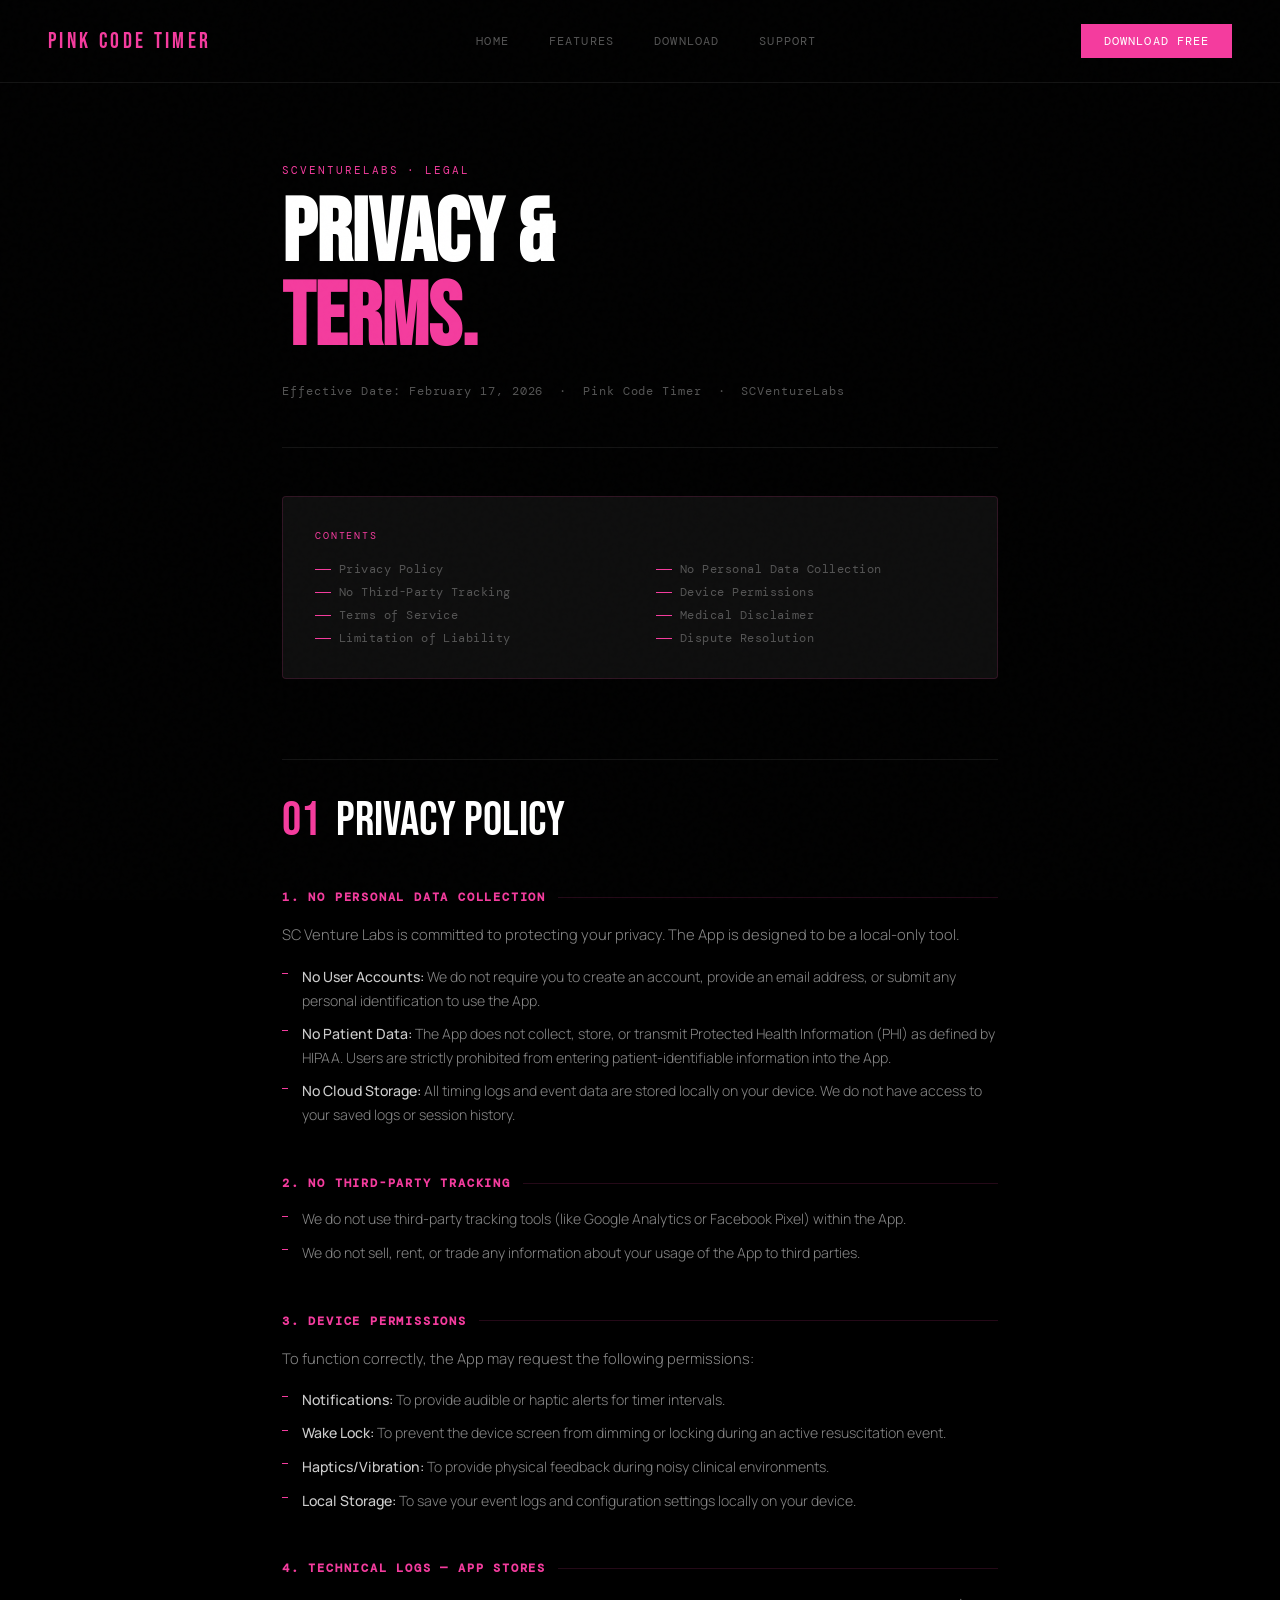
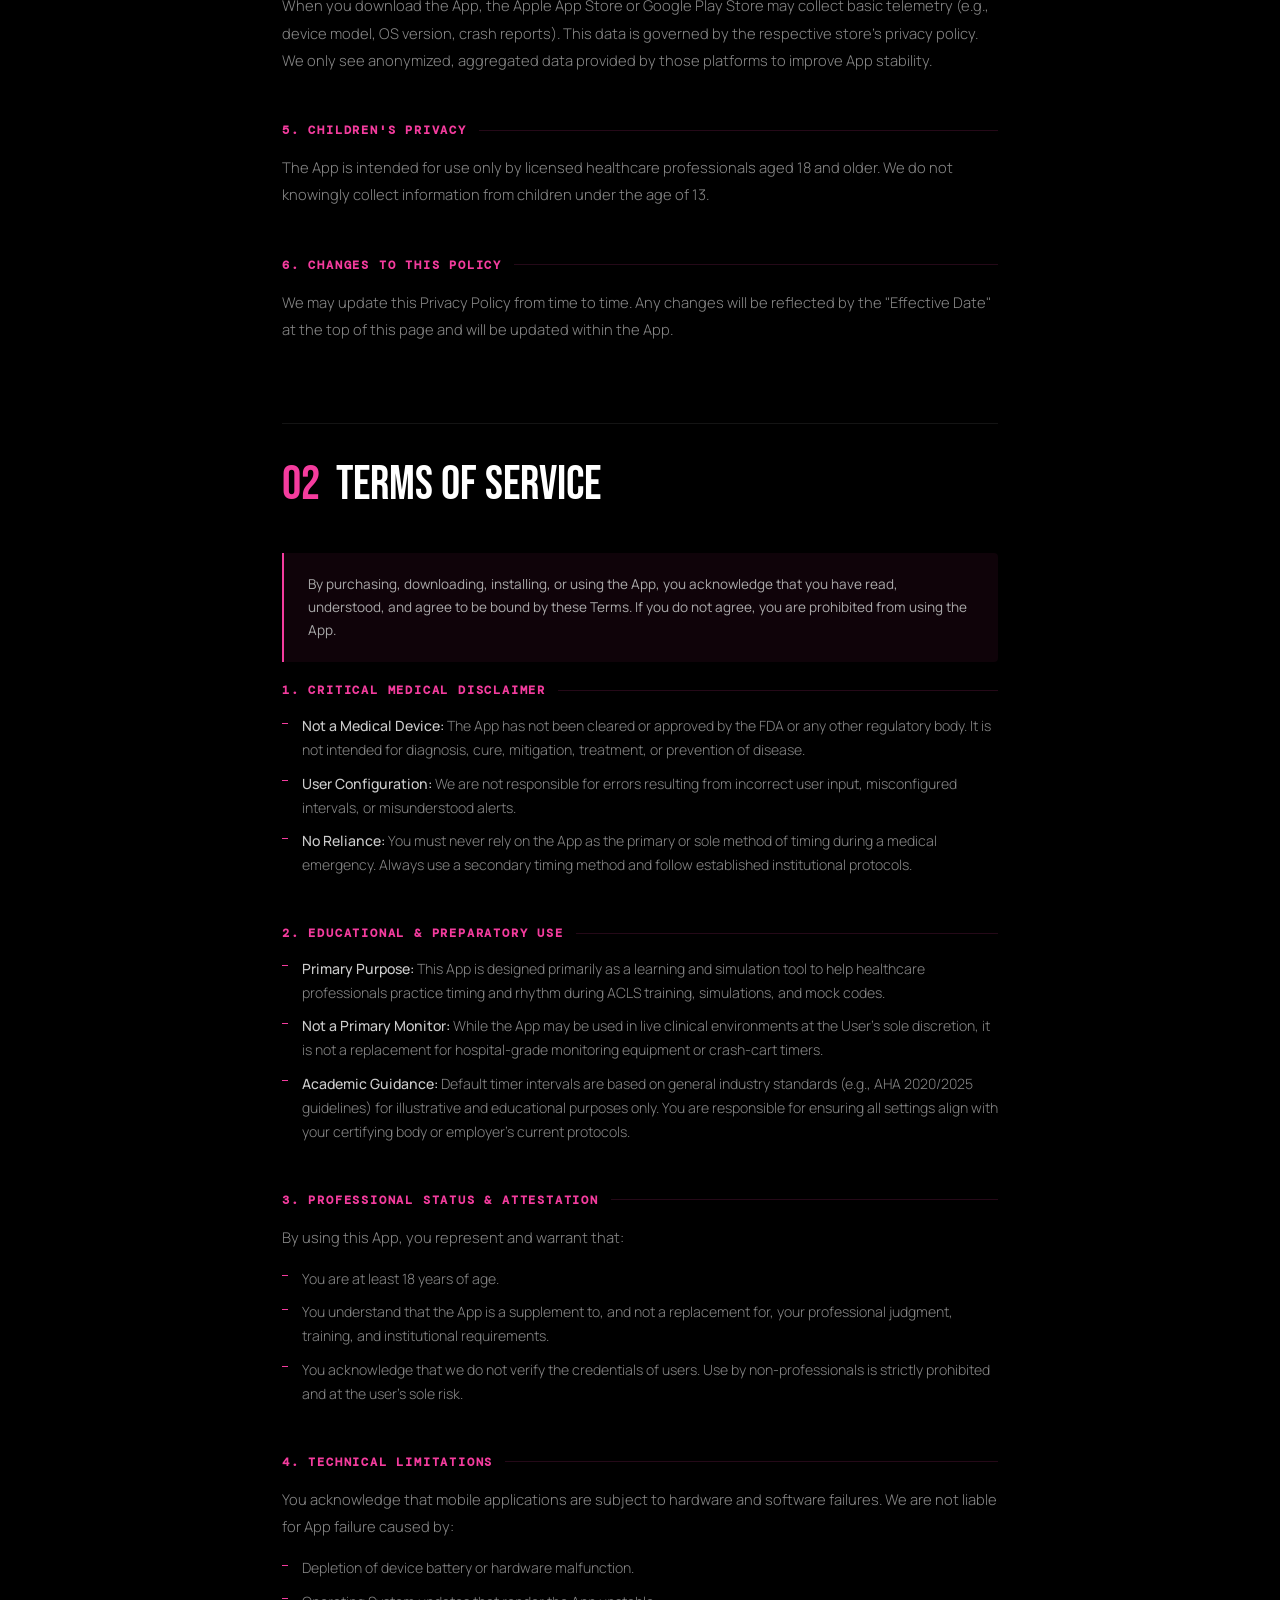
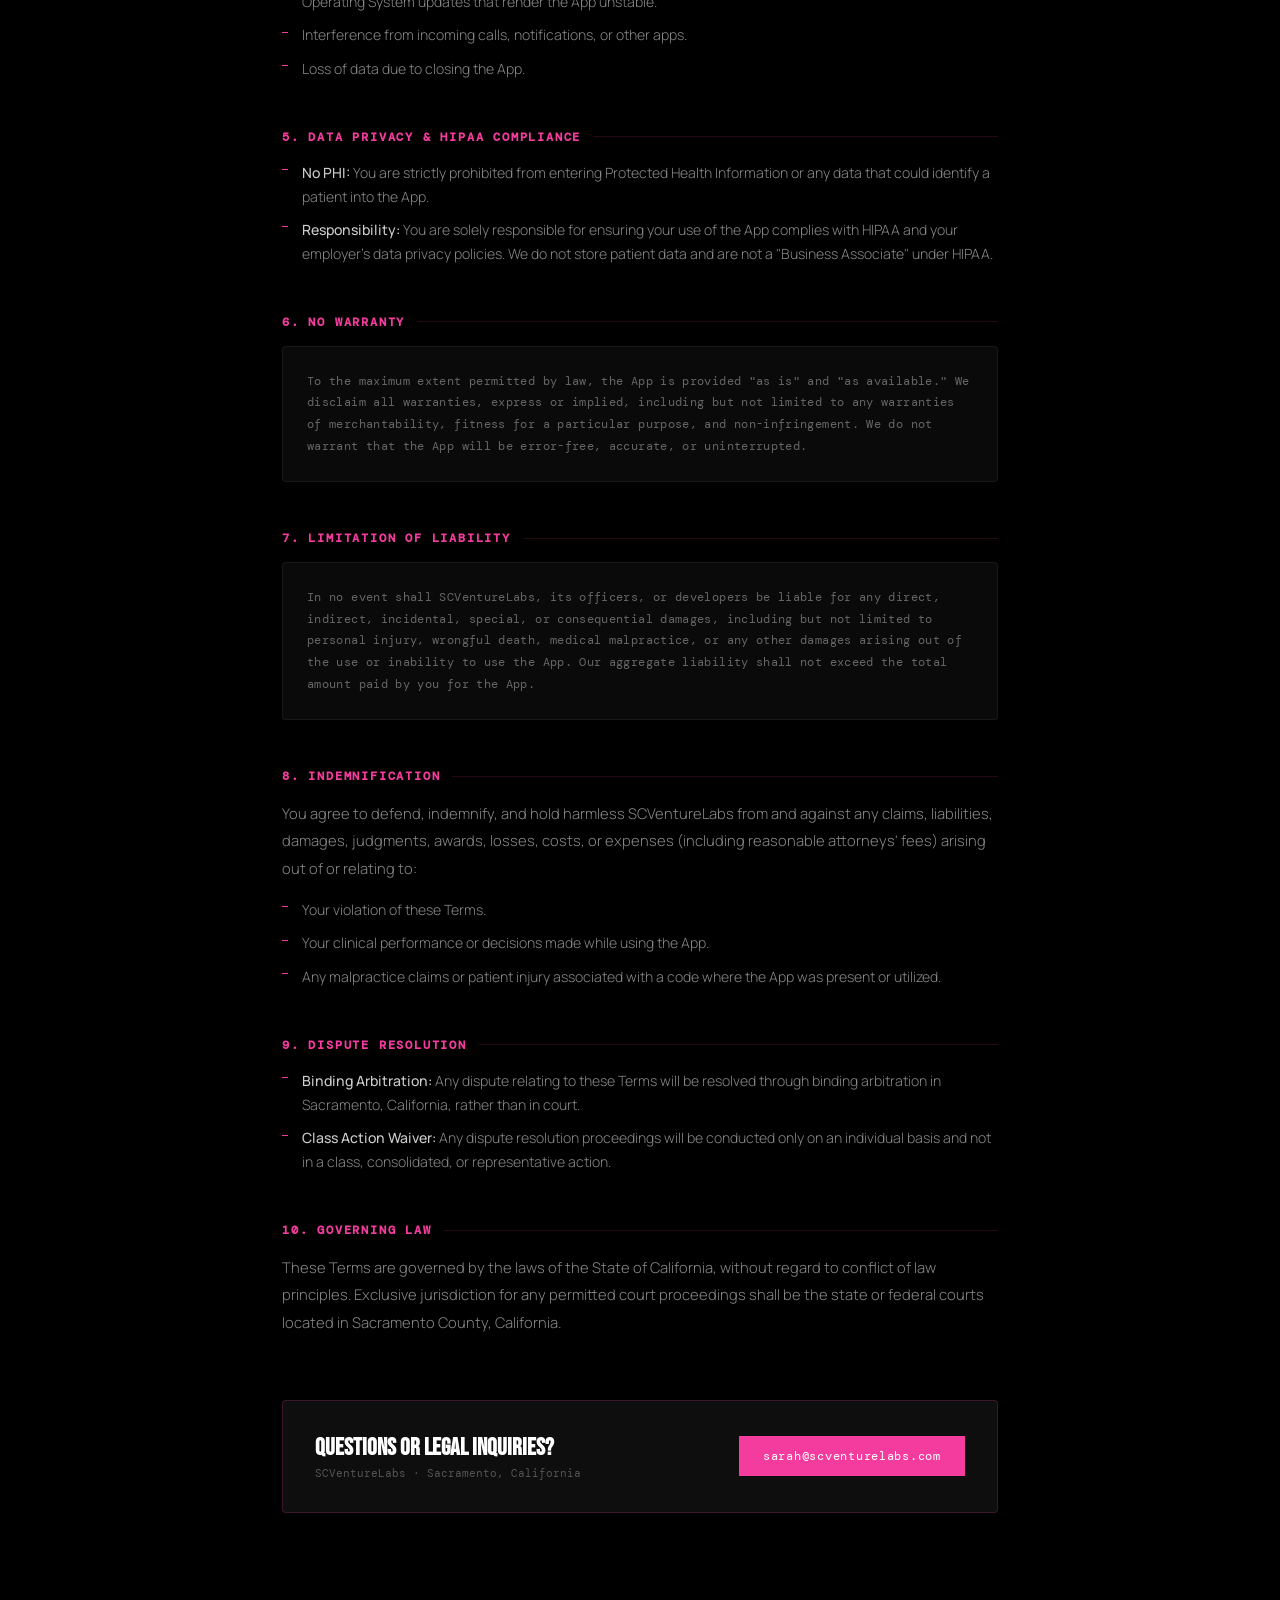
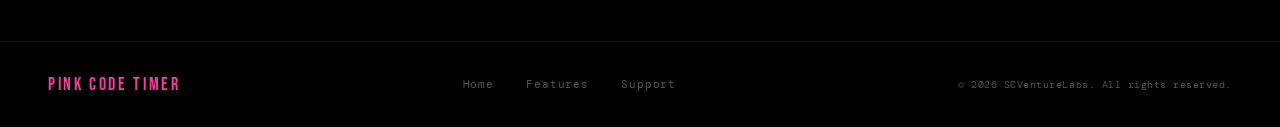
==== privacy.html @ d975461e "Initial commit" ====
<!DOCTYPE html>
<html lang="en">
<head>
  <meta charset="UTF-8"/>
  <meta name="viewport" content="width=device-width, initial-scale=1.0"/>
  <title>Privacy Policy & Terms of Service — Pink Code Timer</title>
  <meta name="description" content="Privacy Policy and Terms of Service for Pink Code Timer by SCVentureLabs."/>
  <link rel="canonical" href="https://www.scventurelabs.com/privacy.html"/>
  <link rel="stylesheet" href="style.css"/>
  <link href="https://fonts.googleapis.com/css2?family=Bebas+Neue&family=DM+Mono:wght@400;500&family=Manrope:wght@300;400;500;700&display=swap" rel="stylesheet"/>
  <style>
    .legal-wrap {
      max-width: 780px;
      margin: 0 auto;
      padding: 5rem 2rem 8rem;
    }
    .legal-eyebrow {
      font-family: 'DM Mono', monospace;
      font-size: 0.68rem;
      letter-spacing: 0.18em;
      text-transform: uppercase;
      color: #f43c9e;
      margin-bottom: 1rem;
    }
    .legal-hero-title {
      font-family: 'Bebas Neue', sans-serif;
      font-size: clamp(3rem, 7vw, 5.5rem);
      line-height: 0.95;
      margin-bottom: 1.5rem;
    }
    .legal-hero-title span { color: #f43c9e; }
    .legal-date {
      font-family: 'DM Mono', monospace;
      font-size: 0.72rem;
      color: #555;
      letter-spacing: 0.08em;
      margin-bottom: 3rem;
      padding-bottom: 3rem;
      border-bottom: 1px solid rgba(255,255,255,0.08);
    }
    .legal-toc {
      background: #0e0e0e;
      border: 1px solid rgba(244,60,158,0.15);
      border-radius: 4px;
      padding: 2rem;
      margin-bottom: 4rem;
    }
    .legal-toc-title {
      font-family: 'DM Mono', monospace;
      font-size: 0.65rem;
      letter-spacing: 0.18em;
      text-transform: uppercase;
      color: #f43c9e;
      margin-bottom: 1.25rem;
    }
    .legal-toc-list {
      display: grid;
      grid-template-columns: 1fr 1fr;
      gap: 0.5rem 2rem;
      list-style: none;
    }
    .legal-toc-list li a {
      font-family: 'DM Mono', monospace;
      font-size: 0.72rem;
      color: #555;
      letter-spacing: 0.04em;
      transition: color 0.2s;
      display: flex;
      align-items: center;
      gap: 0.5rem;
    }
    .legal-toc-list li a::before {
      content: '';
      display: block;
      width: 16px;
      height: 1px;
      background: #f43c9e;
      flex-shrink: 0;
    }
    .legal-toc-list li a:hover { color: #fff; }
    .legal-section-divider {
      font-family: 'Bebas Neue', sans-serif;
      font-size: clamp(2rem, 4vw, 3rem);
      color: #fff;
      margin: 5rem 0 2.5rem;
      padding-top: 2rem;
      border-top: 1px solid rgba(255,255,255,0.08);
      display: flex;
      align-items: center;
      gap: 1rem;
    }
    .legal-section-divider span { color: #f43c9e; }
    .legal-section {
      margin-bottom: 3rem;
    }
    .legal-section h3 {
      font-family: 'DM Mono', monospace;
      font-size: 0.75rem;
      letter-spacing: 0.15em;
      text-transform: uppercase;
      color: #f43c9e;
      margin-bottom: 1rem;
      display: flex;
      align-items: center;
      gap: 0.75rem;
    }
    .legal-section h3::after {
      content: '';
      flex: 1;
      height: 1px;
      background: rgba(244,60,158,0.15);
    }
    .legal-section p {
      font-size: 0.92rem;
      color: #888;
      line-height: 1.85;
      font-weight: 300;
      margin-bottom: 1rem;
    }
    .legal-section ul {
      list-style: none;
      display: flex;
      flex-direction: column;
      gap: 0.6rem;
      margin-bottom: 1rem;
    }
    .legal-section ul li {
      font-size: 0.88rem;
      color: #888;
      line-height: 1.7;
      font-weight: 300;
      padding-left: 1.25rem;
      position: relative;
    }
    .legal-section ul li::before {
      content: '';
      position: absolute;
      left: 0;
      top: 0.6em;
      width: 6px;
      height: 1px;
      background: #f43c9e;
    }
    .legal-section ul li strong {
      color: #ccc;
      font-weight: 500;
    }
    .legal-warning {
      background: rgba(244,60,158,0.06);
      border-left: 2px solid #f43c9e;
      padding: 1.25rem 1.5rem;
      margin-bottom: 1.25rem;
      border-radius: 0 4px 4px 0;
    }
    .legal-warning p {
      font-size: 0.85rem;
      color: #aaa;
      margin: 0;
      line-height: 1.7;
    }
    .legal-allcaps {
      font-family: 'DM Mono', monospace;
      font-size: 0.75rem;
      color: #666;
      line-height: 1.8;
      letter-spacing: 0.03em;
      background: #0a0a0a;
      border: 1px solid rgba(255,255,255,0.06);
      padding: 1.5rem;
      border-radius: 4px;
      margin-bottom: 1rem;
    }
    .legal-contact-box {
      background: #0e0e0e;
      border: 1px solid rgba(244,60,158,0.2);
      border-radius: 4px;
      padding: 2rem;
      display: flex;
      align-items: center;
      justify-content: space-between;
      margin-top: 4rem;
      gap: 2rem;
      flex-wrap: wrap;
    }
    .legal-contact-box h4 {
      font-family: 'Bebas Neue', sans-serif;
      font-size: 1.5rem;
      margin-bottom: 0.25rem;
    }
    .legal-contact-box p {
      font-family: 'DM Mono', monospace;
      font-size: 0.7rem;
      color: #555;
      margin: 0;
    }
    .legal-contact-link {
      font-family: 'DM Mono', monospace;
      font-size: 0.78rem;
      background: #f43c9e;
      color: #fff;
      padding: 0.75rem 1.5rem;
      letter-spacing: 0.06em;
      white-space: nowrap;
      transition: opacity 0.2s;
    }
    .legal-contact-link:hover { opacity: 0.85; }
    @media (max-width: 600px) {
      .legal-toc-list { grid-template-columns: 1fr; }
    }
  </style>
</head>
<body>

  <!-- NAV -->
  <nav class="nav">
    <a href="index.html" class="nav-logo">Pink Code Timer</a>
    <div class="nav-links">
      <a href="index.html">Home</a>
      <a href="index.html#features">Features</a>
      <a href="index.html#download">Download</a>
      <a href="mailto:sarah@scventurelabs.com">Support</a>
    </div>
    <a href="index.html#download" class="nav-cta">Download Free</a>
  </nav>

  <div class="legal-wrap">

    <!-- HEADER -->
    <div class="legal-eyebrow">SCVentureLabs · Legal</div>
    <h1 class="legal-hero-title">Privacy &<br><span>Terms.</span></h1>
    <div class="legal-date">Effective Date: February 17, 2026 &nbsp;·&nbsp; Pink Code Timer &nbsp;·&nbsp; SCVentureLabs</div>

    <!-- TABLE OF CONTENTS -->
    <div class="legal-toc">
      <div class="legal-toc-title">Contents</div>
      <ul class="legal-toc-list">
        <li><a href="#privacy">Privacy Policy</a></li>
        <li><a href="#no-data">No Personal Data Collection</a></li>
        <li><a href="#no-tracking">No Third-Party Tracking</a></li>
        <li><a href="#permissions">Device Permissions</a></li>
        <li><a href="#tos">Terms of Service</a></li>
        <li><a href="#disclaimer">Medical Disclaimer</a></li>
        <li><a href="#liability">Limitation of Liability</a></li>
        <li><a href="#dispute">Dispute Resolution</a></li>
      </ul>
    </div>

    <!-- ── PRIVACY POLICY ── -->
    <div id="privacy" class="legal-section-divider">
      <span>01</span> Privacy Policy
    </div>

    <div id="no-data" class="legal-section">
      <h3>1. No Personal Data Collection</h3>
      <p>SC Venture Labs is committed to protecting your privacy. The App is designed to be a local-only tool.</p>
      <ul>
        <li><strong>No User Accounts:</strong> We do not require you to create an account, provide an email address, or submit any personal identification to use the App.</li>
        <li><strong>No Patient Data:</strong> The App does not collect, store, or transmit Protected Health Information (PHI) as defined by HIPAA. Users are strictly prohibited from entering patient-identifiable information into the App.</li>
        <li><strong>No Cloud Storage:</strong> All timing logs and event data are stored locally on your device. We do not have access to your saved logs or session history.</li>
      </ul>
    </div>

    <div id="no-tracking" class="legal-section">
      <h3>2. No Third-Party Tracking</h3>
      <ul>
        <li>We do not use third-party tracking tools (like Google Analytics or Facebook Pixel) within the App.</li>
        <li>We do not sell, rent, or trade any information about your usage of the App to third parties.</li>
      </ul>
    </div>

    <div id="permissions" class="legal-section">
      <h3>3. Device Permissions</h3>
      <p>To function correctly, the App may request the following permissions:</p>
      <ul>
        <li><strong>Notifications:</strong> To provide audible or haptic alerts for timer intervals.</li>
        <li><strong>Wake Lock:</strong> To prevent the device screen from dimming or locking during an active resuscitation event.</li>
        <li><strong>Haptics/Vibration:</strong> To provide physical feedback during noisy clinical environments.</li>
        <li><strong>Local Storage:</strong> To save your event logs and configuration settings locally on your device.</li>
      </ul>
    </div>

    <div class="legal-section">
      <h3>4. Technical Logs — App Stores</h3>
      <p>When you download the App, the Apple App Store or Google Play Store may collect basic telemetry (e.g., device model, OS version, crash reports). This data is governed by the respective store's privacy policy. We only see anonymized, aggregated data provided by those platforms to improve App stability.</p>
    </div>

    <div class="legal-section">
      <h3>5. Children's Privacy</h3>
      <p>The App is intended for use only by licensed healthcare professionals aged 18 and older. We do not knowingly collect information from children under the age of 13.</p>
    </div>

    <div class="legal-section">
      <h3>6. Changes to This Policy</h3>
      <p>We may update this Privacy Policy from time to time. Any changes will be reflected by the "Effective Date" at the top of this page and will be updated within the App.</p>
    </div>

    <!-- ── TERMS OF SERVICE ── -->
    <div id="tos" class="legal-section-divider">
      <span>02</span> Terms of Service
    </div>

    <div class="legal-warning">
      <p>By purchasing, downloading, installing, or using the App, you acknowledge that you have read, understood, and agree to be bound by these Terms. If you do not agree, you are prohibited from using the App.</p>
    </div>

    <div id="disclaimer" class="legal-section">
      <h3>1. Critical Medical Disclaimer</h3>
      <ul>
        <li><strong>Not a Medical Device:</strong> The App has not been cleared or approved by the FDA or any other regulatory body. It is not intended for diagnosis, cure, mitigation, treatment, or prevention of disease.</li>
        <li><strong>User Configuration:</strong> We are not responsible for errors resulting from incorrect user input, misconfigured intervals, or misunderstood alerts.</li>
        <li><strong>No Reliance:</strong> You must never rely on the App as the primary or sole method of timing during a medical emergency. Always use a secondary timing method and follow established institutional protocols.</li>
      </ul>
    </div>

    <div class="legal-section">
      <h3>2. Educational & Preparatory Use</h3>
      <ul>
        <li><strong>Primary Purpose:</strong> This App is designed primarily as a learning and simulation tool to help healthcare professionals practice timing and rhythm during ACLS training, simulations, and mock codes.</li>
        <li><strong>Not a Primary Monitor:</strong> While the App may be used in live clinical environments at the User's sole discretion, it is not a replacement for hospital-grade monitoring equipment or crash-cart timers.</li>
        <li><strong>Academic Guidance:</strong> Default timer intervals are based on general industry standards (e.g., AHA 2020/2025 guidelines) for illustrative and educational purposes only. You are responsible for ensuring all settings align with your certifying body or employer's current protocols.</li>
      </ul>
    </div>

    <div class="legal-section">
      <h3>3. Professional Status & Attestation</h3>
      <p>By using this App, you represent and warrant that:</p>
      <ul>
        <li>You are at least 18 years of age.</li>
        <li>You understand that the App is a supplement to, and not a replacement for, your professional judgment, training, and institutional requirements.</li>
        <li>You acknowledge that we do not verify the credentials of users. Use by non-professionals is strictly prohibited and at the user's sole risk.</li>
      </ul>
    </div>

    <div class="legal-section">
      <h3>4. Technical Limitations</h3>
      <p>You acknowledge that mobile applications are subject to hardware and software failures. We are not liable for App failure caused by:</p>
      <ul>
        <li>Depletion of device battery or hardware malfunction.</li>
        <li>Operating System updates that render the App unstable.</li>
        <li>Interference from incoming calls, notifications, or other apps.</li>
        <li>Loss of data due to closing the App.</li>
      </ul>
    </div>

    <div class="legal-section">
      <h3>5. Data Privacy & HIPAA Compliance</h3>
      <ul>
        <li><strong>No PHI:</strong> You are strictly prohibited from entering Protected Health Information or any data that could identify a patient into the App.</li>
        <li><strong>Responsibility:</strong> You are solely responsible for ensuring your use of the App complies with HIPAA and your employer's data privacy policies. We do not store patient data and are not a "Business Associate" under HIPAA.</li>
      </ul>
    </div>

    <div id="liability" class="legal-section">
      <h3>6. No Warranty</h3>
      <div class="legal-allcaps">
        To the maximum extent permitted by law, the App is provided "as is" and "as available." We disclaim all warranties, express or implied, including but not limited to any warranties of merchantability, fitness for a particular purpose, and non-infringement. We do not warrant that the App will be error-free, accurate, or uninterrupted.
      </div>
    </div>

    <div class="legal-section">
      <h3>7. Limitation of Liability</h3>
      <div class="legal-allcaps">
        In no event shall SCVentureLabs, its officers, or developers be liable for any direct, indirect, incidental, special, or consequential damages, including but not limited to personal injury, wrongful death, medical malpractice, or any other damages arising out of the use or inability to use the App. Our aggregate liability shall not exceed the total amount paid by you for the App.
      </div>
    </div>

    <div class="legal-section">
      <h3>8. Indemnification</h3>
      <p>You agree to defend, indemnify, and hold harmless SCVentureLabs from and against any claims, liabilities, damages, judgments, awards, losses, costs, or expenses (including reasonable attorneys' fees) arising out of or relating to:</p>
      <ul>
        <li>Your violation of these Terms.</li>
        <li>Your clinical performance or decisions made while using the App.</li>
        <li>Any malpractice claims or patient injury associated with a code where the App was present or utilized.</li>
      </ul>
    </div>

    <div id="dispute" class="legal-section">
      <h3>9. Dispute Resolution</h3>
      <ul>
        <li><strong>Binding Arbitration:</strong> Any dispute relating to these Terms will be resolved through binding arbitration in Sacramento, California, rather than in court.</li>
        <li><strong>Class Action Waiver:</strong> Any dispute resolution proceedings will be conducted only on an individual basis and not in a class, consolidated, or representative action.</li>
      </ul>
    </div>

    <div class="legal-section">
      <h3>10. Governing Law</h3>
      <p>These Terms are governed by the laws of the State of California, without regard to conflict of law principles. Exclusive jurisdiction for any permitted court proceedings shall be the state or federal courts located in Sacramento County, California.</p>
    </div>

    <!-- CONTACT BOX -->
    <div class="legal-contact-box">
      <div>
        <h4>Questions or Legal Inquiries?</h4>
        <p>SCVentureLabs · Sacramento, California</p>
      </div>
      <a href="mailto:sarah@scventurelabs.com" class="legal-contact-link">sarah@scventurelabs.com</a>
    </div>

  </div>

  <!-- FOOTER -->
  <footer>
    <div class="footer-logo">Pink Code Timer</div>
    <div class="footer-links">
      <a href="index.html">Home</a>
      <a href="index.html#features">Features</a>
      <a href="mailto:sarah@scventurelabs.com">Support</a>
    </div>
    <div class="footer-copy">© 2026 SCVentureLabs. All rights reserved.</div>
  </footer>

</body>
</html>
---- style.css ----
@import url('https://fonts.googleapis.com/css2?family=Bebas+Neue&family=DM+Mono:wght@400;500&family=Manrope:wght@300;400;500;700&display=swap');

*, *::before, *::after { box-sizing: border-box; margin: 0; padding: 0; }

:root {
  --pink: #f43c9e;
  --black: #000000;
  --off-black: #080808;
  --card: #0e0e0e;
  --border: rgba(255,255,255,0.08);
  --muted: #555;
  --white: #ffffff;
}

html { scroll-behavior: smooth; }

body {
  font-family: 'Manrope', sans-serif;
  background: var(--black);
  color: var(--white);
  overflow-x: hidden;
  cursor: crosshair;
}

a { text-decoration: none; color: inherit; }

/* ── NOISE OVERLAY ── */
body::before {
  content: '';
  position: fixed;
  inset: 0;
  background-image: url("data:image/svg+xml,%3Csvg viewBox='0 0 200 200' xmlns='http://www.w3.org/2000/svg'%3E%3Cfilter id='n'%3E%3CfeTurbulence type='fractalNoise' baseFrequency='0.9' numOctaves='4' stitchTiles='stitch'/%3E%3C/filter%3E%3Crect width='100%25' height='100%25' filter='url(%23n)' opacity='0.035'/%3E%3C/svg%3E");
  pointer-events: none;
  z-index: 0;
  opacity: 0.4;
}

/* ── NAV ── */
.nav {
  display: flex;
  justify-content: space-between;
  align-items: center;
  padding: 1.5rem 3rem;
  border-bottom: 1px solid var(--border);
  position: relative;
  z-index: 10;
}

.nav-logo {
  font-family: 'Bebas Neue', sans-serif;
  font-size: 1.4rem;
  letter-spacing: 0.15em;
  color: var(--pink);
}

.nav-links {
  display: flex;
  gap: 2.5rem;
  align-items: center;
}

.nav-links a {
  font-family: 'DM Mono', monospace;
  font-size: 0.72rem;
  letter-spacing: 0.1em;
  text-transform: uppercase;
  color: var(--muted);
  transition: color 0.2s;
}

.nav-links a:hover { color: var(--white); }

.nav-cta {
  font-family: 'DM Mono', monospace;
  font-size: 0.72rem;
  letter-spacing: 0.1em;
  text-transform: uppercase;
  background: var(--pink);
  color: var(--white) !important;
  padding: 0.6rem 1.4rem;
  border: none;
  cursor: crosshair;
  transition: opacity 0.2s;
}

.nav-cta:hover { opacity: 0.85; }

/* ── HERO ── */
.hero {
  position: relative;
  min-height: 96vh;
  display: grid;
  grid-template-columns: 1fr 1fr;
  border-bottom: 1px solid var(--border);
  overflow: hidden;
}

.hero-left {
  display: flex;
  flex-direction: column;
  justify-content: space-between;
  padding: 4rem 3rem;
  border-right: 1px solid var(--border);
  position: relative;
  z-index: 2;
}

.hero-tag {
  font-family: 'DM Mono', monospace;
  font-size: 0.68rem;
  letter-spacing: 0.18em;
  text-transform: uppercase;
  color: var(--pink);
  display: flex;
  align-items: center;
  gap: 0.75rem;
}

.hero-tag::before {
  content: '';
  display: block;
  width: 24px;
  height: 1px;
  background: var(--pink);
}

.hero-headline {
  font-family: 'Bebas Neue', sans-serif;
  font-size: clamp(5rem, 9vw, 9rem);
  line-height: 0.92;
  letter-spacing: 0.01em;
  color: var(--white);
}

.hero-headline span {
  color: var(--pink);
  display: block;
}

.hero-sub {
  font-size: 1rem;
  color: var(--muted);
  line-height: 1.75;
  max-width: 380px;
  font-weight: 300;
}

.hero-buttons {
  display: flex;
  gap: 0;
}

.btn-store {
  display: flex;
  align-items: center;
  gap: 0.75rem;
  padding: 1.1rem 1.8rem;
  border: 1px solid var(--border);
  background: transparent;
  color: var(--white);
  font-family: 'Manrope', sans-serif;
  font-size: 0.85rem;
  font-weight: 500;
  cursor: crosshair;
  transition: background 0.2s, border-color 0.2s;
  flex: 1;
  justify-content: center;
}

.btn-store:hover { background: var(--card); border-color: var(--pink); }
.btn-store.primary { background: var(--pink); border-color: var(--pink); }
.btn-store.primary:hover { background: #d4237e; }

.btn-store svg { flex-shrink: 0; }

/* ── HERO RIGHT: TICKER ── */
.hero-right {
  display: flex;
  flex-direction: column;
  justify-content: center;
  align-items: center;
  position: relative;
  overflow: hidden;
  z-index: 2;
}

.ticker-label {
  font-family: 'DM Mono', monospace;
  font-size: 0.65rem;
  letter-spacing: 0.2em;
  text-transform: uppercase;
  color: var(--muted);
  margin-bottom: 1rem;
}

.ticker {
  font-family: 'Bebas Neue', sans-serif;
  font-size: clamp(6rem, 14vw, 14rem);
  line-height: 1;
  color: var(--pink);
  letter-spacing: -0.02em;
  text-shadow: 0 0 120px rgba(244,60,158,0.4);
  font-variant-numeric: tabular-nums;
  transition: color 0.1s;
}

.ticker.warning { color: #ff6b35; text-shadow: 0 0 120px rgba(255,107,53,0.4); }
.ticker.critical { color: #fff; text-shadow: 0 0 120px rgba(255,255,255,0.3); animation: flash 0.5s infinite; }

@keyframes flash { 0%,100%{opacity:1} 50%{opacity:0.3} }

.ticker-meta {
  display: flex;
  gap: 3rem;
  margin-top: 2rem;
}

.ticker-stat {
  text-align: center;
}

.ticker-stat-val {
  font-family: 'Bebas Neue', sans-serif;
  font-size: 2.2rem;
  color: var(--white);
  line-height: 1;
}

.ticker-stat-label {
  font-family: 'DM Mono', monospace;
  font-size: 0.6rem;
  letter-spacing: 0.15em;
  text-transform: uppercase;
  color: var(--muted);
  margin-top: 0.25rem;
}

.ticker-ring {
  position: absolute;
  width: 600px;
  height: 600px;
  border-radius: 50%;
  border: 1px solid rgba(244,60,158,0.06);
  pointer-events: none;
}

.ticker-ring:nth-child(2) { width: 450px; height: 450px; border-color: rgba(244,60,158,0.1); }
.ticker-ring:nth-child(3) { width: 300px; height: 300px; border-color: rgba(244,60,158,0.15); }

.ticker-controls {
  display: flex;
  gap: 1rem;
  margin-top: 2.5rem;
  z-index: 2;
}

.ticker-btn {
  font-family: 'DM Mono', monospace;
  font-size: 0.68rem;
  letter-spacing: 0.12em;
  text-transform: uppercase;
  padding: 0.65rem 1.5rem;
  border: 1px solid var(--border);
  background: transparent;
  color: var(--muted);
  cursor: crosshair;
  transition: all 0.15s;
}

.ticker-btn:hover { border-color: var(--pink); color: var(--pink); }
.ticker-btn.active { background: var(--pink); border-color: var(--pink); color: var(--white); }

/* ── MARQUEE ── */
.marquee-wrap {
  border-top: 1px solid var(--border);
  border-bottom: 1px solid var(--border);
  overflow: hidden;
  padding: 1rem 0;
  background: var(--off-black);
}

.marquee-track {
  display: flex;
  gap: 3rem;
  animation: marquee 18s linear infinite;
  white-space: nowrap;
  width: max-content;
}

@keyframes marquee { from { transform: translateX(0); } to { transform: translateX(-50%); } }

.marquee-item {
  font-family: 'Bebas Neue', sans-serif;
  font-size: 0.95rem;
  letter-spacing: 0.2em;
  color: var(--muted);
  display: flex;
  align-items: center;
  gap: 1.5rem;
}

.marquee-item span {
  color: var(--pink);
  font-size: 1.2rem;
}

/* ── FEATURES ── */
.features {
  display: grid;
  grid-template-columns: repeat(3, 1fr);
  border-bottom: 1px solid var(--border);
}

.feature {
  padding: 3rem;
  border-right: 1px solid var(--border);
  position: relative;
  overflow: hidden;
  transition: background 0.3s;
}

.feature:last-child { border-right: none; }
.feature:hover { background: var(--card); }

.feature::after {
  content: '';
  position: absolute;
  bottom: 0; left: 0;
  width: 0; height: 2px;
  background: var(--pink);
  transition: width 0.4s ease;
}

.feature:hover::after { width: 100%; }

.feature-num {
  font-family: 'Bebas Neue', sans-serif;
  font-size: 4rem;
  color: rgba(244,60,158,0.12);
  line-height: 1;
  margin-bottom: 1.5rem;
  transition: color 0.3s;
}

.feature:hover .feature-num { color: rgba(244,60,158,0.3); }

.feature h3 {
  font-size: 1rem;
  font-weight: 700;
  margin-bottom: 0.75rem;
  letter-spacing: 0.02em;
}

.feature p {
  font-size: 0.88rem;
  color: var(--muted);
  line-height: 1.75;
  font-weight: 300;
}

/* ── SPLIT SECTION ── */
.split {
  display: grid;
  grid-template-columns: 1fr 1fr;
  border-bottom: 1px solid var(--border);
  min-height: 60vh;
}

.split-left {
  padding: 5rem 3rem;
  border-right: 1px solid var(--border);
  display: flex;
  flex-direction: column;
  justify-content: center;
}

.split-right {
  display: flex;
  align-items: center;
  justify-content: center;
  padding: 3rem;
  background: var(--off-black);
  position: relative;
  overflow: hidden;
}

.section-label {
  font-family: 'DM Mono', monospace;
  font-size: 0.65rem;
  letter-spacing: 0.2em;
  text-transform: uppercase;
  color: var(--pink);
  margin-bottom: 1.5rem;
}

.section-title {
  font-family: 'Bebas Neue', sans-serif;
  font-size: clamp(3rem, 5vw, 4.5rem);
  line-height: 0.95;
  margin-bottom: 1.5rem;
}

.section-title em {
  font-style: normal;
  color: var(--pink);
}

.section-body {
  font-size: 0.95rem;
  color: var(--muted);
  line-height: 1.8;
  font-weight: 300;
  max-width: 440px;
}

/* ── PHONE MOCKUP ── */
.phone {
  width: 260px;
  background: #050510;
  border-radius: 42px;
  border: 1.5px solid rgba(244,60,158,0.35);
  padding: 14px;
  position: relative;
  z-index: 2;
  box-shadow: 0 0 100px rgba(244,60,158,0.15);
}

.phone-notch {
  width: 80px; height: 22px;
  background: #000;
  border-radius: 0 0 16px 16px;
  margin: 0 auto 12px;
  border: 1.5px solid rgba(244,60,158,0.2);
  border-top: none;
}

.phone-screen {
  background: #0a0a1a;
  border-radius: 28px;
  padding: 1rem;
}

.phone-header {
  text-align: center;
  font-family: 'DM Mono', monospace;
  font-size: 0.55rem;
  letter-spacing: 0.15em;
  color: var(--pink);
  margin-bottom: 1rem;
  text-transform: uppercase;
}

.phone-card {
  background: #111128;
  border-radius: 14px;
  overflow: hidden;
  margin-bottom: 0.6rem;
  border: 1px solid rgba(244,60,158,0.15);
}

.phone-card-header {
  background: var(--pink);
  text-align: center;
  padding: 0.35rem;
  font-family: 'DM Mono', monospace;
  font-size: 0.55rem;
  letter-spacing: 0.15em;
  font-weight: 600;
}

.phone-card-body {
  padding: 1rem;
  text-align: center;
}

.phone-ring-wrap {
  position: relative;
  width: 80px; height: 80px;
  margin: 0 auto 0.75rem;
}

.phone-ring-wrap svg { position: absolute; inset: 0; width: 100%; height: 100%; }

.phone-time {
  position: absolute;
  inset: 0;
  display: flex;
  align-items: center;
  justify-content: center;
  font-family: 'Bebas Neue', sans-serif;
  font-size: 1.4rem;
  color: var(--white);
}

.phone-stats {
  display: flex;
  justify-content: space-between;
  font-family: 'DM Mono', monospace;
  font-size: 0.52rem;
  color: var(--muted);
}

.phone-stats strong { display: block; color: var(--white); font-size: 0.65rem; }

.phone-home { width: 60px; height: 3px; background: rgba(255,255,255,0.2); border-radius: 3px; margin: 10px auto 0; }

.glow-blob {
  position: absolute;
  width: 400px; height: 400px;
  border-radius: 50%;
  background: radial-gradient(circle, rgba(244,60,158,0.2) 0%, transparent 70%);
  pointer-events: none;
}

/* ── SCREENSHOTS ── */
.screenshots-section {
  padding: 6rem 3rem;
  border-bottom: 1px solid var(--border);
  overflow: hidden;
}

.screenshots-header {
  display: flex;
  justify-content: space-between;
  align-items: flex-end;
  margin-bottom: 3rem;
}

.screenshots-img {
  width: 100%;
  border-radius: 4px;
  display: block;
  border: 1px solid var(--border);
}

/* ── DOWNLOAD CTA ── */
.cta-section {
  display: grid;
  grid-template-columns: 1fr 1fr;
  min-height: 50vh;
  border-bottom: 1px solid var(--border);
}

.cta-left {
  background: var(--pink);
  padding: 5rem 3rem;
  display: flex;
  flex-direction: column;
  justify-content: center;
}

.cta-left h2 {
  font-family: 'Bebas Neue', sans-serif;
  font-size: clamp(3rem, 5vw, 5rem);
  line-height: 0.9;
  color: var(--white);
  margin-bottom: 1.5rem;
}

.cta-left p {
  font-size: 0.95rem;
  color: rgba(255,255,255,0.7);
  font-weight: 300;
  max-width: 340px;
  line-height: 1.7;
  margin-bottom: 2.5rem;
}

.cta-right {
  background: var(--off-black);
  padding: 5rem 3rem;
  display: flex;
  flex-direction: column;
  justify-content: center;
  gap: 1rem;
}

.cta-store-btn {
  display: flex;
  align-items: center;
  gap: 1rem;
  padding: 1.4rem 2rem;
  border: 1px solid var(--border);
  background: transparent;
  color: var(--white);
  font-family: 'Manrope', sans-serif;
  cursor: crosshair;
  transition: all 0.2s;
}

.cta-store-btn:hover { background: var(--card); border-color: rgba(255,255,255,0.2); }

.cta-store-btn .store-label { font-size: 0.7rem; color: var(--muted); font-family: 'DM Mono', monospace; letter-spacing: 0.08em; }
.cta-store-btn .store-name { font-size: 1.05rem; font-weight: 700; }

/* ── FOOTER ── */
footer {
  display: flex;
  justify-content: space-between;
  align-items: center;
  padding: 2rem 3rem;
  border-top: 1px solid var(--border);
}

.footer-logo {
  font-family: 'Bebas Neue', sans-serif;
  font-size: 1.1rem;
  letter-spacing: 0.15em;
  color: var(--pink);
}

.footer-links {
  display: flex;
  gap: 2rem;
  font-family: 'DM Mono', monospace;
  font-size: 0.68rem;
  letter-spacing: 0.08em;
  color: var(--muted);
}

.footer-links a:hover { color: var(--white); }

.footer-copy {
  font-family: 'DM Mono', monospace;
  font-size: 0.65rem;
  color: var(--muted);
  letter-spacing: 0.05em;
}

/* ── RESPONSIVE ── */
@media (max-width: 900px) {
  .hero, .split, .cta-section { grid-template-columns: 1fr; }
  .hero-left { border-right: none; border-bottom: 1px solid var(--border); min-height: 60vh; }
  .features { grid-template-columns: 1fr; }
  .feature { border-right: none; border-bottom: 1px solid var(--border); }
  .nav { padding: 1.25rem 1.5rem; }
  .nav-links { display: none; }
  .split-left { border-right: none; }
  footer { flex-direction: column; gap: 1.5rem; text-align: center; }
}
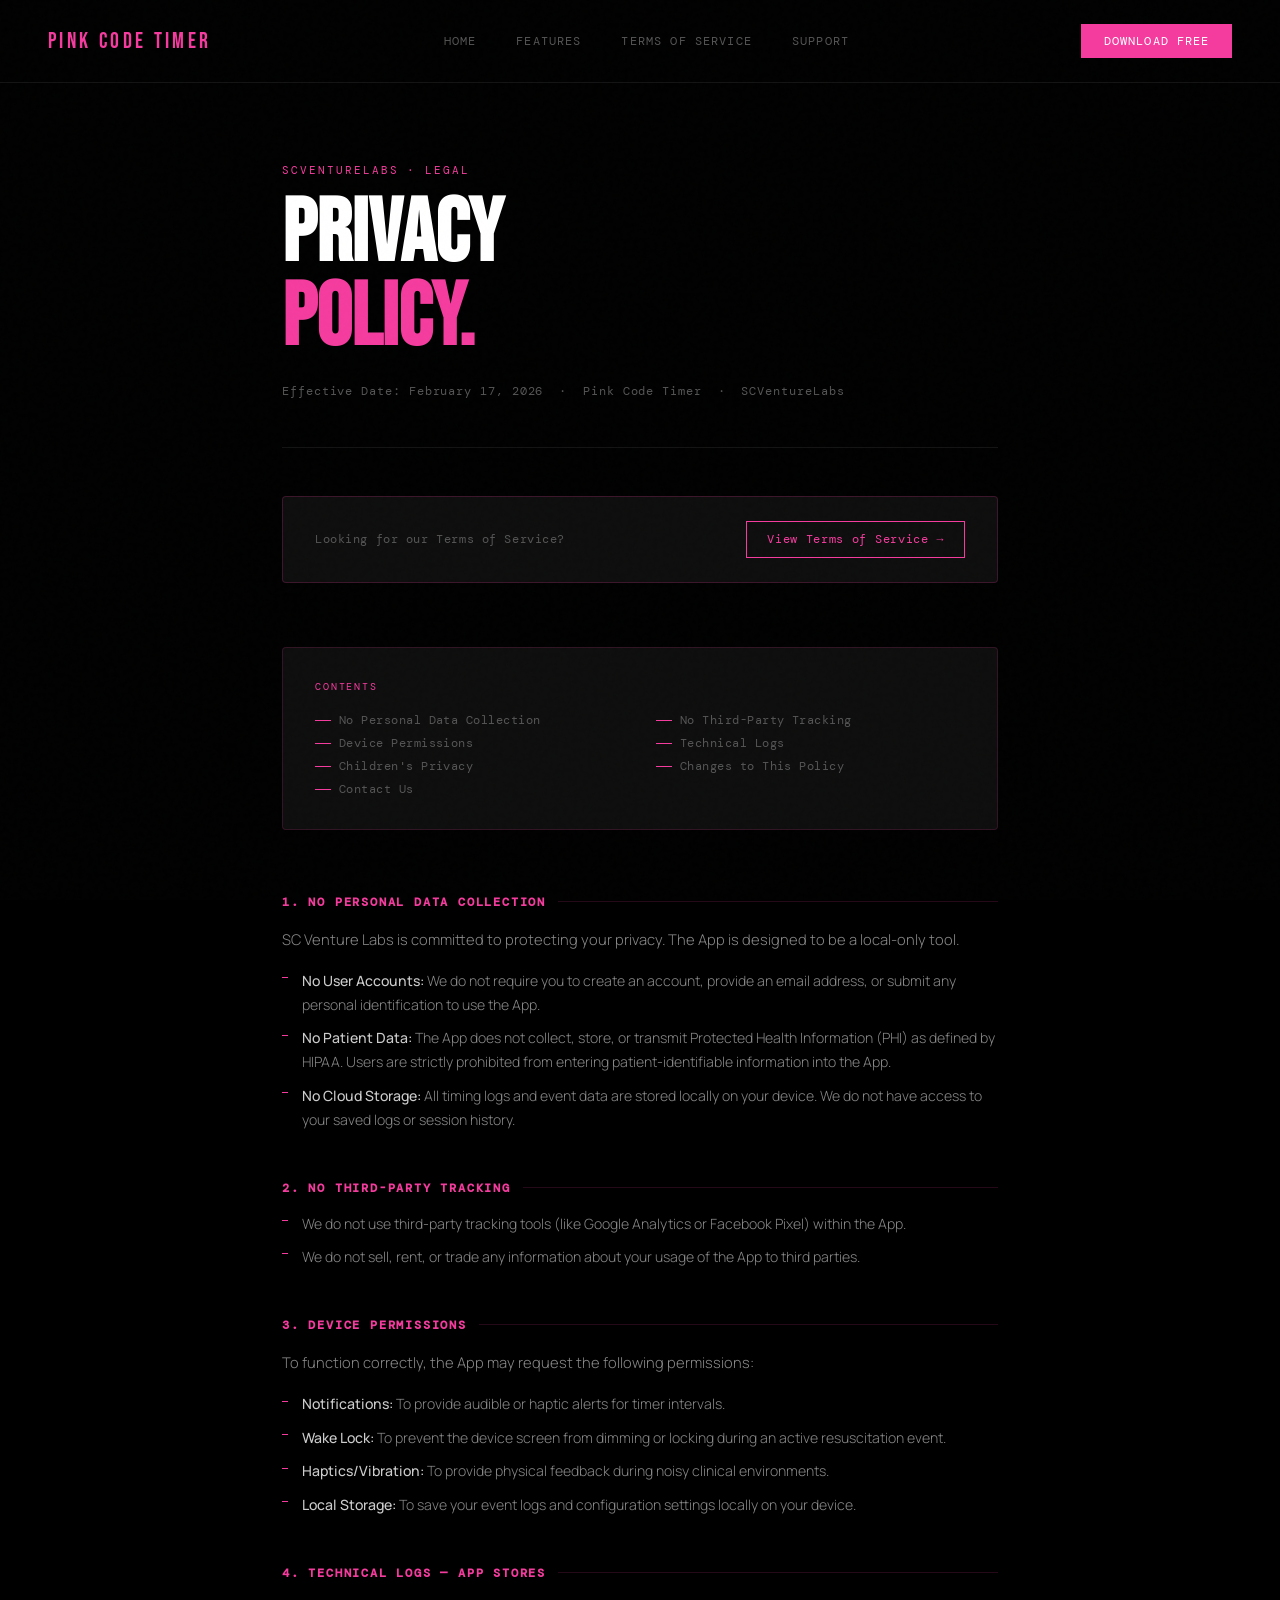
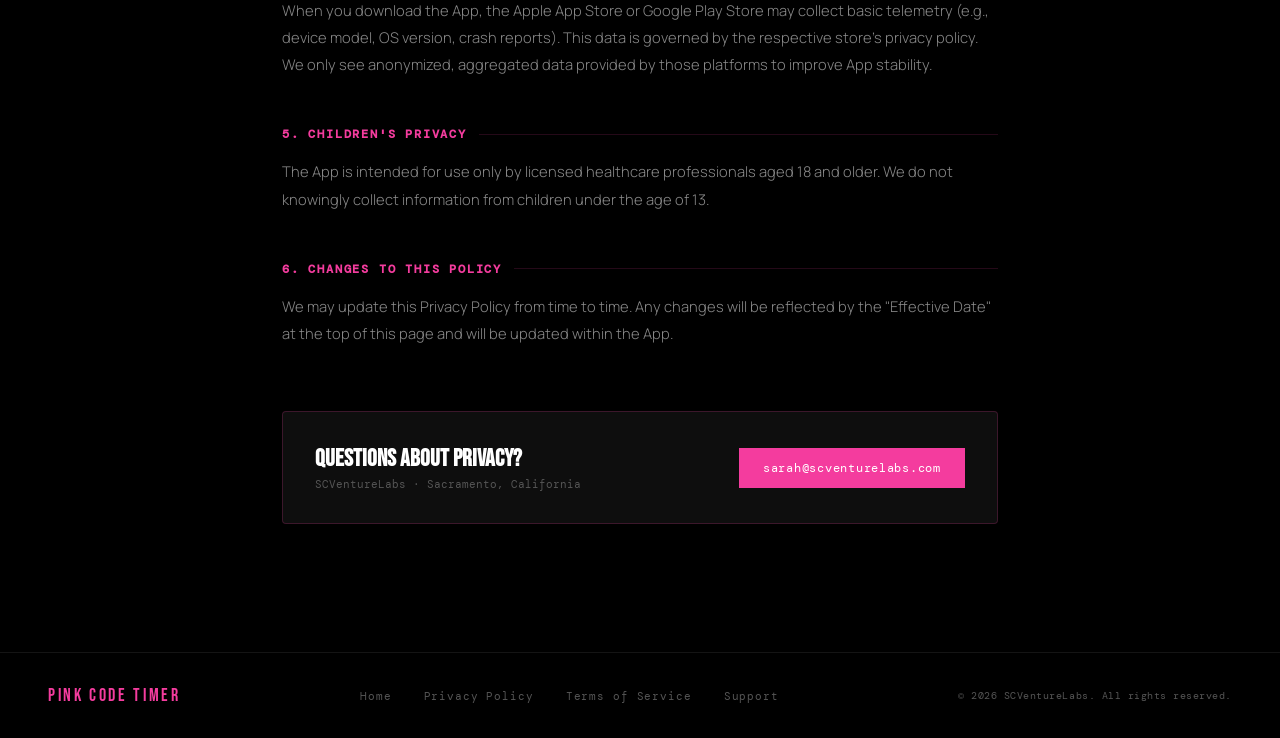
==== commit 9e45188f: "Split privacy and terms into separate pages" ====
--- a/privacy.html
+++ b/privacy.html
@@ -3,8 +3,8 @@
 <head>
   <meta charset="UTF-8"/>
   <meta name="viewport" content="width=device-width, initial-scale=1.0"/>
-  <title>Privacy Policy & Terms of Service — Pink Code Timer</title>
-  <meta name="description" content="Privacy Policy and Terms of Service for Pink Code Timer by SCVentureLabs."/>
+  <title>Privacy Policy — Pink Code Timer</title>
+  <meta name="description" content="Privacy Policy for Pink Code Timer by SCVentureLabs."/>
   <link rel="canonical" href="https://www.scventurelabs.com/privacy.html"/>
   <link rel="stylesheet" href="style.css"/>
   <link href="https://fonts.googleapis.com/css2?family=Bebas+Neue&family=DM+Mono:wght@400;500&family=Manrope:wght@300;400;500;700&display=swap" rel="stylesheet"/>
@@ -78,18 +78,6 @@
       flex-shrink: 0;
     }
     .legal-toc-list li a:hover { color: #fff; }
-    .legal-section-divider {
-      font-family: 'Bebas Neue', sans-serif;
-      font-size: clamp(2rem, 4vw, 3rem);
-      color: #fff;
-      margin: 5rem 0 2.5rem;
-      padding-top: 2rem;
-      border-top: 1px solid rgba(255,255,255,0.08);
-      display: flex;
-      align-items: center;
-      gap: 1rem;
-    }
-    .legal-section-divider span { color: #f43c9e; }
     .legal-section {
       margin-bottom: 3rem;
     }
@@ -145,30 +133,39 @@
       color: #ccc;
       font-weight: 500;
     }
-    .legal-warning {
-      background: rgba(244,60,158,0.06);
-      border-left: 2px solid #f43c9e;
-      padding: 1.25rem 1.5rem;
-      margin-bottom: 1.25rem;
-      border-radius: 0 4px 4px 0;
-    }
-    .legal-warning p {
-      font-size: 0.85rem;
-      color: #aaa;
+    .legal-other-page {
+      background: #0e0e0e;
+      border: 1px solid rgba(244,60,158,0.2);
+      border-radius: 4px;
+      padding: 1.5rem 2rem;
+      display: flex;
+      align-items: center;
+      justify-content: space-between;
+      margin-bottom: 4rem;
+      gap: 2rem;
+      flex-wrap: wrap;
+    }
+    .legal-other-page p {
+      font-family: 'DM Mono', monospace;
+      font-size: 0.72rem;
+      color: #555;
       margin: 0;
-      line-height: 1.7;
-    }
-    .legal-allcaps {
-      font-family: 'DM Mono', monospace;
-      font-size: 0.75rem;
-      color: #666;
-      line-height: 1.8;
-      letter-spacing: 0.03em;
-      background: #0a0a0a;
-      border: 1px solid rgba(255,255,255,0.06);
-      padding: 1.5rem;
-      border-radius: 4px;
-      margin-bottom: 1rem;
+      letter-spacing: 0.05em;
+    }
+    .legal-other-link {
+      font-family: 'DM Mono', monospace;
+      font-size: 0.72rem;
+      background: transparent;
+      color: #f43c9e;
+      border: 1px solid #f43c9e;
+      padding: 0.6rem 1.25rem;
+      letter-spacing: 0.06em;
+      white-space: nowrap;
+      transition: all 0.2s;
+    }
+    .legal-other-link:hover {
+      background: #f43c9e;
+      color: #fff;
     }
     .legal-contact-box {
       background: #0e0e0e;
@@ -211,13 +208,12 @@
 </head>
 <body>
 
-  <!-- NAV -->
   <nav class="nav">
     <a href="index.html" class="nav-logo">Pink Code Timer</a>
     <div class="nav-links">
       <a href="index.html">Home</a>
       <a href="index.html#features">Features</a>
-      <a href="index.html#download">Download</a>
+      <a href="terms.html">Terms of Service</a>
       <a href="mailto:sarah@scventurelabs.com">Support</a>
     </div>
     <a href="index.html#download" class="nav-cta">Download Free</a>
@@ -225,29 +221,26 @@
 
   <div class="legal-wrap">
 
-    <!-- HEADER -->
     <div class="legal-eyebrow">SCVentureLabs · Legal</div>
-    <h1 class="legal-hero-title">Privacy &<br><span>Terms.</span></h1>
+    <h1 class="legal-hero-title">Privacy<br><span>Policy.</span></h1>
     <div class="legal-date">Effective Date: February 17, 2026 &nbsp;·&nbsp; Pink Code Timer &nbsp;·&nbsp; SCVentureLabs</div>
 
-    <!-- TABLE OF CONTENTS -->
+    <div class="legal-other-page">
+      <p>Looking for our Terms of Service?</p>
+      <a href="terms.html" class="legal-other-link">View Terms of Service →</a>
+    </div>
+
     <div class="legal-toc">
       <div class="legal-toc-title">Contents</div>
       <ul class="legal-toc-list">
-        <li><a href="#privacy">Privacy Policy</a></li>
         <li><a href="#no-data">No Personal Data Collection</a></li>
         <li><a href="#no-tracking">No Third-Party Tracking</a></li>
         <li><a href="#permissions">Device Permissions</a></li>
-        <li><a href="#tos">Terms of Service</a></li>
-        <li><a href="#disclaimer">Medical Disclaimer</a></li>
-        <li><a href="#liability">Limitation of Liability</a></li>
-        <li><a href="#dispute">Dispute Resolution</a></li>
+        <li><a href="#tech-logs">Technical Logs</a></li>
+        <li><a href="#childrens">Children's Privacy</a></li>
+        <li><a href="#changes">Changes to This Policy</a></li>
+        <li><a href="#contact">Contact Us</a></li>
       </ul>
-    </div>
-
-    <!-- ── PRIVACY POLICY ── -->
-    <div id="privacy" class="legal-section-divider">
-      <span>01</span> Privacy Policy
     </div>
 
     <div id="no-data" class="legal-section">
@@ -279,118 +272,24 @@
       </ul>
     </div>
 
-    <div class="legal-section">
+    <div id="tech-logs" class="legal-section">
       <h3>4. Technical Logs — App Stores</h3>
       <p>When you download the App, the Apple App Store or Google Play Store may collect basic telemetry (e.g., device model, OS version, crash reports). This data is governed by the respective store's privacy policy. We only see anonymized, aggregated data provided by those platforms to improve App stability.</p>
     </div>
 
-    <div class="legal-section">
+    <div id="childrens" class="legal-section">
       <h3>5. Children's Privacy</h3>
       <p>The App is intended for use only by licensed healthcare professionals aged 18 and older. We do not knowingly collect information from children under the age of 13.</p>
     </div>
 
-    <div class="legal-section">
+    <div id="changes" class="legal-section">
       <h3>6. Changes to This Policy</h3>
       <p>We may update this Privacy Policy from time to time. Any changes will be reflected by the "Effective Date" at the top of this page and will be updated within the App.</p>
     </div>
 
-    <!-- ── TERMS OF SERVICE ── -->
-    <div id="tos" class="legal-section-divider">
-      <span>02</span> Terms of Service
-    </div>
-
-    <div class="legal-warning">
-      <p>By purchasing, downloading, installing, or using the App, you acknowledge that you have read, understood, and agree to be bound by these Terms. If you do not agree, you are prohibited from using the App.</p>
-    </div>
-
-    <div id="disclaimer" class="legal-section">
-      <h3>1. Critical Medical Disclaimer</h3>
-      <ul>
-        <li><strong>Not a Medical Device:</strong> The App has not been cleared or approved by the FDA or any other regulatory body. It is not intended for diagnosis, cure, mitigation, treatment, or prevention of disease.</li>
-        <li><strong>User Configuration:</strong> We are not responsible for errors resulting from incorrect user input, misconfigured intervals, or misunderstood alerts.</li>
-        <li><strong>No Reliance:</strong> You must never rely on the App as the primary or sole method of timing during a medical emergency. Always use a secondary timing method and follow established institutional protocols.</li>
-      </ul>
-    </div>
-
-    <div class="legal-section">
-      <h3>2. Educational & Preparatory Use</h3>
-      <ul>
-        <li><strong>Primary Purpose:</strong> This App is designed primarily as a learning and simulation tool to help healthcare professionals practice timing and rhythm during ACLS training, simulations, and mock codes.</li>
-        <li><strong>Not a Primary Monitor:</strong> While the App may be used in live clinical environments at the User's sole discretion, it is not a replacement for hospital-grade monitoring equipment or crash-cart timers.</li>
-        <li><strong>Academic Guidance:</strong> Default timer intervals are based on general industry standards (e.g., AHA 2020/2025 guidelines) for illustrative and educational purposes only. You are responsible for ensuring all settings align with your certifying body or employer's current protocols.</li>
-      </ul>
-    </div>
-
-    <div class="legal-section">
-      <h3>3. Professional Status & Attestation</h3>
-      <p>By using this App, you represent and warrant that:</p>
-      <ul>
-        <li>You are at least 18 years of age.</li>
-        <li>You understand that the App is a supplement to, and not a replacement for, your professional judgment, training, and institutional requirements.</li>
-        <li>You acknowledge that we do not verify the credentials of users. Use by non-professionals is strictly prohibited and at the user's sole risk.</li>
-      </ul>
-    </div>
-
-    <div class="legal-section">
-      <h3>4. Technical Limitations</h3>
-      <p>You acknowledge that mobile applications are subject to hardware and software failures. We are not liable for App failure caused by:</p>
-      <ul>
-        <li>Depletion of device battery or hardware malfunction.</li>
-        <li>Operating System updates that render the App unstable.</li>
-        <li>Interference from incoming calls, notifications, or other apps.</li>
-        <li>Loss of data due to closing the App.</li>
-      </ul>
-    </div>
-
-    <div class="legal-section">
-      <h3>5. Data Privacy & HIPAA Compliance</h3>
-      <ul>
-        <li><strong>No PHI:</strong> You are strictly prohibited from entering Protected Health Information or any data that could identify a patient into the App.</li>
-        <li><strong>Responsibility:</strong> You are solely responsible for ensuring your use of the App complies with HIPAA and your employer's data privacy policies. We do not store patient data and are not a "Business Associate" under HIPAA.</li>
-      </ul>
-    </div>
-
-    <div id="liability" class="legal-section">
-      <h3>6. No Warranty</h3>
-      <div class="legal-allcaps">
-        To the maximum extent permitted by law, the App is provided "as is" and "as available." We disclaim all warranties, express or implied, including but not limited to any warranties of merchantability, fitness for a particular purpose, and non-infringement. We do not warrant that the App will be error-free, accurate, or uninterrupted.
-      </div>
-    </div>
-
-    <div class="legal-section">
-      <h3>7. Limitation of Liability</h3>
-      <div class="legal-allcaps">
-        In no event shall SCVentureLabs, its officers, or developers be liable for any direct, indirect, incidental, special, or consequential damages, including but not limited to personal injury, wrongful death, medical malpractice, or any other damages arising out of the use or inability to use the App. Our aggregate liability shall not exceed the total amount paid by you for the App.
-      </div>
-    </div>
-
-    <div class="legal-section">
-      <h3>8. Indemnification</h3>
-      <p>You agree to defend, indemnify, and hold harmless SCVentureLabs from and against any claims, liabilities, damages, judgments, awards, losses, costs, or expenses (including reasonable attorneys' fees) arising out of or relating to:</p>
-      <ul>
-        <li>Your violation of these Terms.</li>
-        <li>Your clinical performance or decisions made while using the App.</li>
-        <li>Any malpractice claims or patient injury associated with a code where the App was present or utilized.</li>
-      </ul>
-    </div>
-
-    <div id="dispute" class="legal-section">
-      <h3>9. Dispute Resolution</h3>
-      <ul>
-        <li><strong>Binding Arbitration:</strong> Any dispute relating to these Terms will be resolved through binding arbitration in Sacramento, California, rather than in court.</li>
-        <li><strong>Class Action Waiver:</strong> Any dispute resolution proceedings will be conducted only on an individual basis and not in a class, consolidated, or representative action.</li>
-      </ul>
-    </div>
-
-    <div class="legal-section">
-      <h3>10. Governing Law</h3>
-      <p>These Terms are governed by the laws of the State of California, without regard to conflict of law principles. Exclusive jurisdiction for any permitted court proceedings shall be the state or federal courts located in Sacramento County, California.</p>
-    </div>
-
-    <!-- CONTACT BOX -->
-    <div class="legal-contact-box">
+    <div id="contact" class="legal-contact-box">
       <div>
-        <h4>Questions or Legal Inquiries?</h4>
+        <h4>Questions about Privacy?</h4>
         <p>SCVentureLabs · Sacramento, California</p>
       </div>
       <a href="mailto:sarah@scventurelabs.com" class="legal-contact-link">sarah@scventurelabs.com</a>
@@ -398,12 +297,12 @@
 
   </div>
 
-  <!-- FOOTER -->
   <footer>
     <div class="footer-logo">Pink Code Timer</div>
     <div class="footer-links">
       <a href="index.html">Home</a>
-      <a href="index.html#features">Features</a>
+      <a href="privacy.html">Privacy Policy</a>
+      <a href="terms.html">Terms of Service</a>
       <a href="mailto:sarah@scventurelabs.com">Support</a>
     </div>
     <div class="footer-copy">© 2026 SCVentureLabs. All rights reserved.</div>
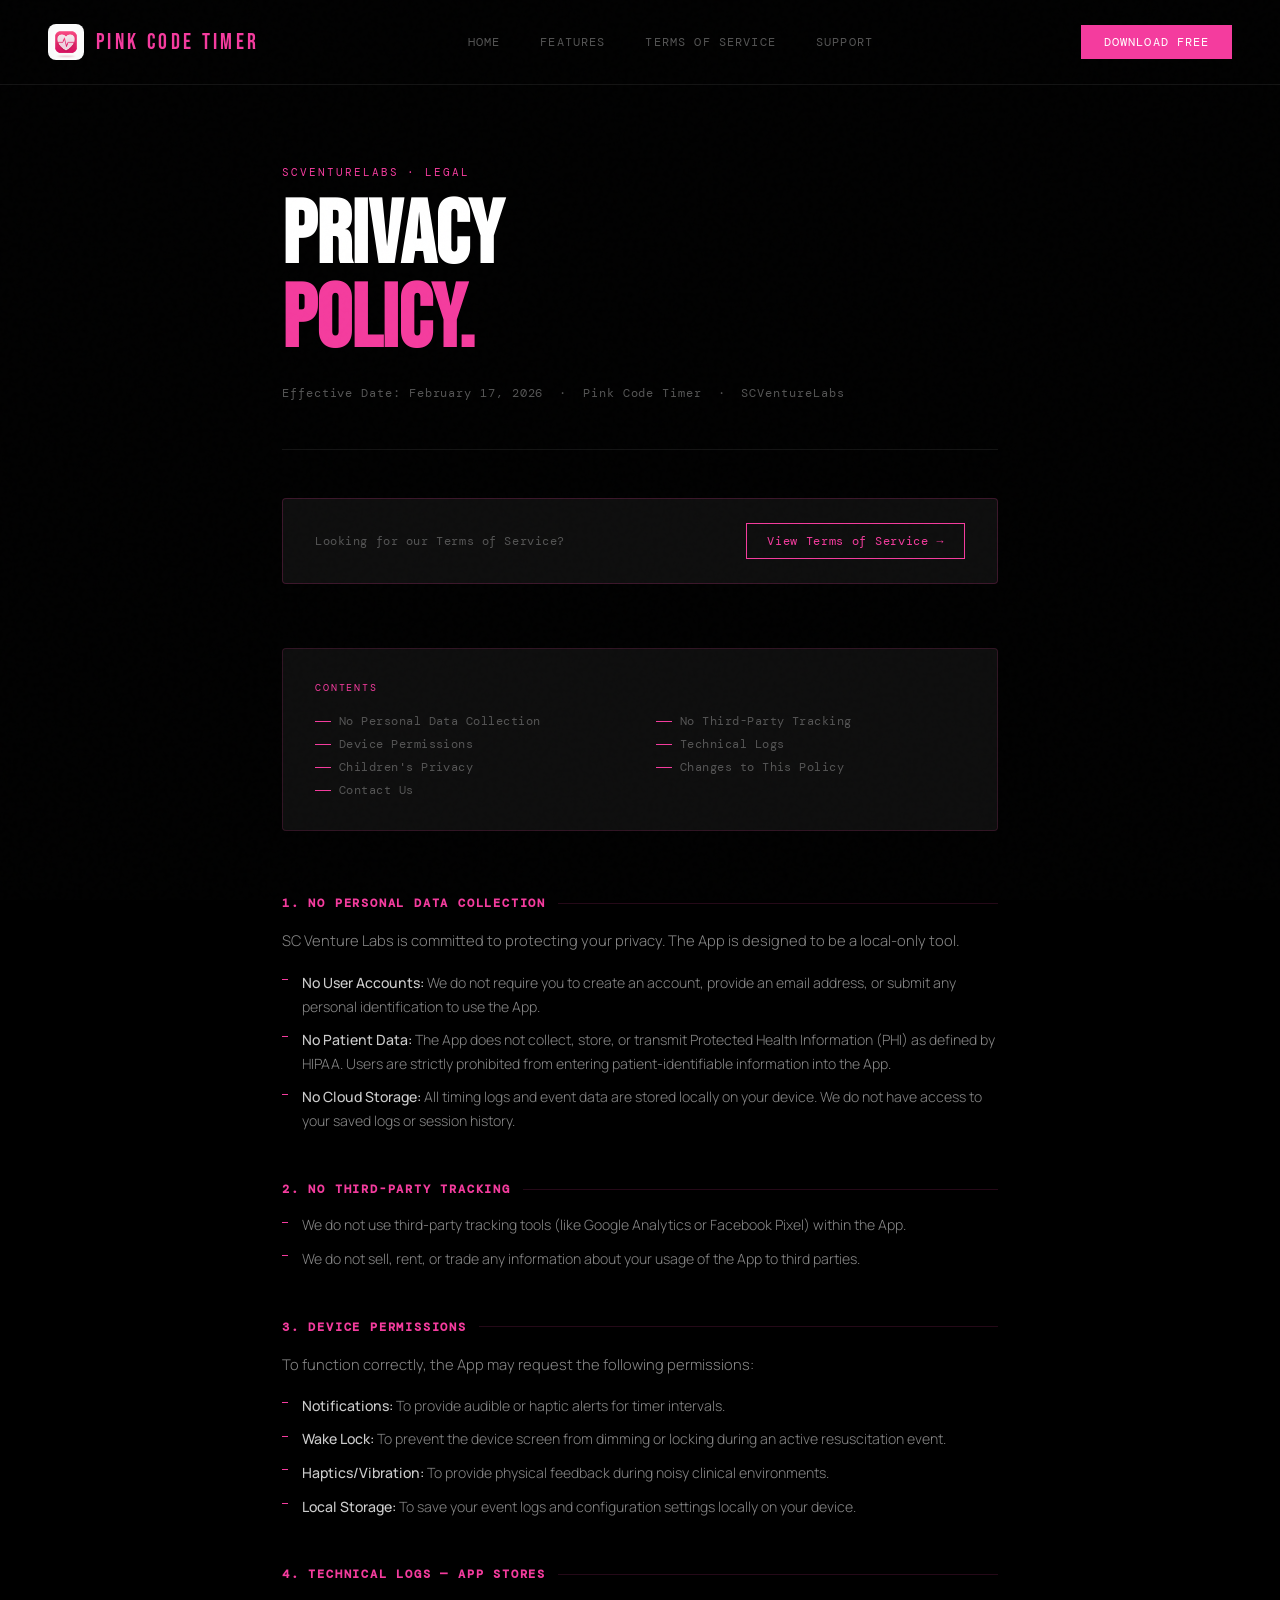
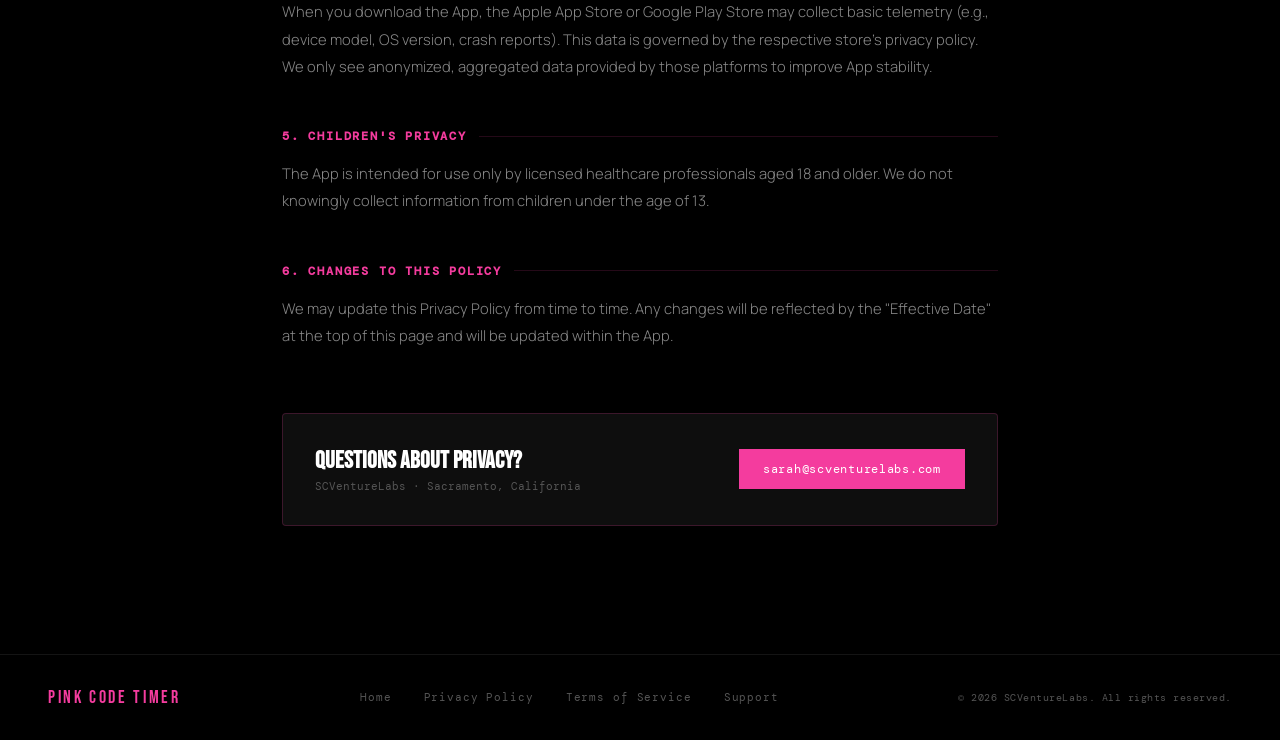
==== commit efb2d56d: "Add logo and favicon" ====
--- a/privacy.html
+++ b/privacy.html
@@ -6,6 +6,7 @@
   <title>Privacy Policy — Pink Code Timer</title>
   <meta name="description" content="Privacy Policy for Pink Code Timer by SCVentureLabs."/>
   <link rel="canonical" href="https://www.scventurelabs.com/privacy.html"/>
+  <link rel="icon" type="image/png" href="images/logo.png"/>
   <link rel="stylesheet" href="style.css"/>
   <link href="https://fonts.googleapis.com/css2?family=Bebas+Neue&family=DM+Mono:wght@400;500&family=Manrope:wght@300;400;500;700&display=swap" rel="stylesheet"/>
   <style>
@@ -209,7 +210,10 @@
 <body>
 
   <nav class="nav">
-    <a href="index.html" class="nav-logo">Pink Code Timer</a>
+    <a href="index.html" class="nav-logo" style="display:flex;align-items:center;gap:0.75rem;">
+  <img src="images/logo.png" alt="Pink Code Timer" style="height:36px;width:36px;border-radius:8px;"/>
+  Pink Code Timer
+</a>
     <div class="nav-links">
       <a href="index.html">Home</a>
       <a href="index.html#features">Features</a>
